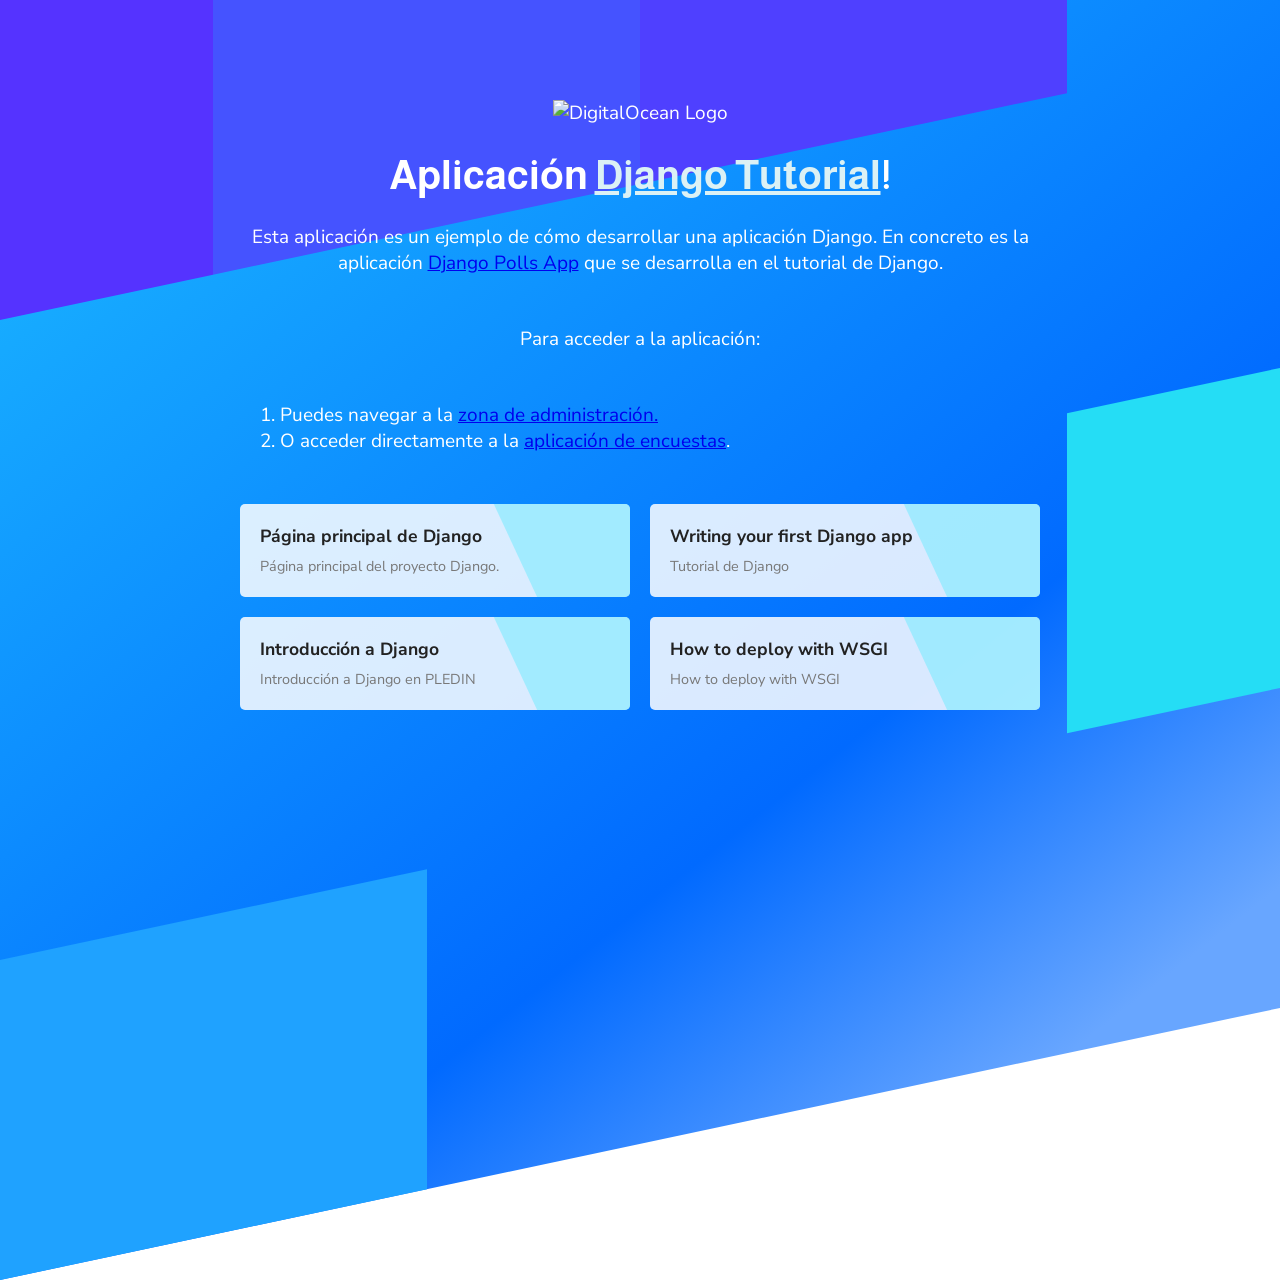
==== polls/templates/index.html @ 103bccbc "Actualizando proyecto Django con mis modificaciones" ====
<!DOCTYPE html>
<html lang="es">

<head>
  <meta charset="UTF-8" />
  <meta name="viewport" content="width=device-width, initial-scale=1.0" />
  <title>Django Tutorial</title>

  <link rel="stylesheet"
    href="https://fonts.googleapis.com/css2?family=Almarai:wght@800&amp;family=Nunito+Sans&amp;display=swap" />
</head>

<body>
  <div class="container">
    <div class="content">
      <img src="https://dit.gonzalonazareno.org/gestiona/static/img/iesgn.jpg" alt="DigitalOcean Logo" width="100" />
      <h1>Aplicación <a href="https://www.djangoproject.com/">Django Tutorial</a>!</h1>

      <p>
        Esta aplicación es un ejemplo de cómo desarrollar una aplicación Django. En concreto es la aplicación <a
          href="https://docs.djangoproject.com/en/4.1/intro/tutorial01/">Django Polls App</a> que se desarrolla en el tutorial de Django.
            </p>

      <p>
        Para acceder a la aplicación:
      <ol>
        <li>Puedes navegar a la <a href="\admin">zona de administración.</a></li>
        <li>O acceder directamente a la <a href="/polls">aplicación de encuestas</a>.
      </ol>
      </p>
    </div>

    <div class="links">
      <a href="https://www.djangoproject.com/" target="_blank" rel="noopener noreferrer"><strong>Página principal de Django</strong>
        <span>Página principal del proyecto Django.</span>
      </a>
      <a href="https://docs.djangoproject.com/en/4.1/intro/tutorial01/" target="_blank"
        rel="noopener noreferrer"><strong>Writing your first Django app</strong>
        <span>Tutorial de Django</span>
      </a>
      <a href="https://fp.josedomingo.org/iaw2122/u03/django.html" target="_blank" rel="noopener noreferrer"><strong>Introducción a Django</strong><span>Introducción a  Django en PLEDIN</span></a>
      <a href="https://docs.djangoproject.com/en/4.1/howto/deployment/wsgi/" target="_blank" rel="noopener noreferrer"><strong>How to deploy with WSGI</strong>
        <span>How to deploy with WSGI</span>
      </a>
    </div>
  </div>

  <div id="stripes">
    <span></span>
    <span></span>
    <span></span>
    <span></span>
    <span></span>
  </div>

  <style>
    * {
      box-sizing: border-box;
    }

    body {
      margin: 0;
      padding: 50px;
      min-height: 100vh;
      position: relative;
      color: #fff;
      font-family: "Nunito Sans", sans-serif;
      font-size: 19px;
    }

    h1,
    h2,
    h3,
    h4,
    h5,
    h6 {
      font-family: "Almarai", sans-serif;
    }

    :root {
      --background: linear-gradient(150deg,
          #17acff 15%,
          #016aff 70%,
          #68a6ff 94%);
      --first: #53f;
      --second: #4553ff;
      --third: #4f40ff;
      --fourth: #25ddf5;
      --fifth: #1fa2ff;
    }

    #stripes {
      position: absolute;
      top: 0;
      left: 0;
      z-index: -1;
      width: 100%;
      height: 100vw;
      display: grid;
      background: var(--background);
      grid-template-columns: repeat(6, 1fr);
      grid-template-rows: repeat(4, 1fr);
      transform: skewY(-12deg);
      transform-origin: 0;
    }

    #stripes span {
      /* border: 1px solid #c00c00; */
    }

    #stripes span:first-child {
      grid-column: span 1;
      background: var(--first);
    }

    #stripes span:nth-child(2) {
      grid-column: span 2;
      background: var(--second);
    }

    #stripes span:nth-child(3) {
      grid-column: span 2;
      background: var(--third);
    }

    #stripes span:nth-child(4) {
      grid-column: 6;
      grid-row: 3;
      background: var(--fourth);
    }

    #stripes span:nth-child(5) {
      grid-column: span 2;
      grid-row: 4;
      background: var(--fifth);
    }

    .container {
      max-width: 800px;
      margin: 0 auto;
      padding: 50px 0;
    }

    .content {
      text-align: center;
    }

    h1 {
      font-size: 2.5rem;
    }

    h1 a {
      color: #dbf1f5;
    }

    h1 a:hover {
      color: #7decff;
    }

    p {
      margin-bottom: 50px;
    }

    li {
      text-align: left
    }

    code {
      display: inline-block;
      padding: 3px 6px;
      margin-left: 3px;
      margin-right: 3px;
      border-radius: 5px;
      font-size: 0.8rem;
      background: #1a2279;
      color: #dbf1f5;
    }

    .links {
      display: grid;
      grid-template-columns: 1fr 1fr;
      gap: 20px;
    }

    .links a {
      position: relative;
      display: block;
      background: rgba(255, 255, 255, 0.85);
      border-radius: 5px;
      padding: 20px;
      font-size: 1.1rem;
      text-decoration: none;
      color: #222;
      transition: 0.3s ease all;
      overflow: hidden;
    }

    .links a:before,
    .links a:after {
      font-size: 40px;
      display: block;
      position: absolute;
    }

    .links a:before {
      content: "";
      top: -80%;
      right: -150px;
      width: 250px;
      height: 250px;
      background: rgba(125, 236, 255, 0.6);
      pointer-events: none;
      transform: rotate(-25deg);
      transition: 0.4s cubic-bezier(0.34, 0.31, 0, 1.81) transform;
    }

    .links a:after {
      content: "👉";
      top: 0;
      bottom: 0;
      display: flex;
      align-items: center;
      right: 30px;
      transform: translateX(80px);
      transition: 0.3s cubic-bezier(0.34, 0.31, 0, 1.81) transform;
    }

    .links a:hover {
      background: rgba(255, 255, 255, 0.9);
      box-shadow: 5px 5px 0 rgba(0, 0, 0, 0.5);
    }

    .links a:hover:before {
      transform: rotate(-25deg) translateX(60px);
    }

    .links a:hover:after {
      transform: none;
    }

    .links a strong,
    .links a span {
      position: relative;
      z-index: 1;
    }

    .links a strong {
      font-weight: bold;
      display: block;
      margin-bottom: 5px;
    }

    .links a span {
      color: #787878;
      font-size: 0.9rem;
    }
  </style>
</body>

</html>
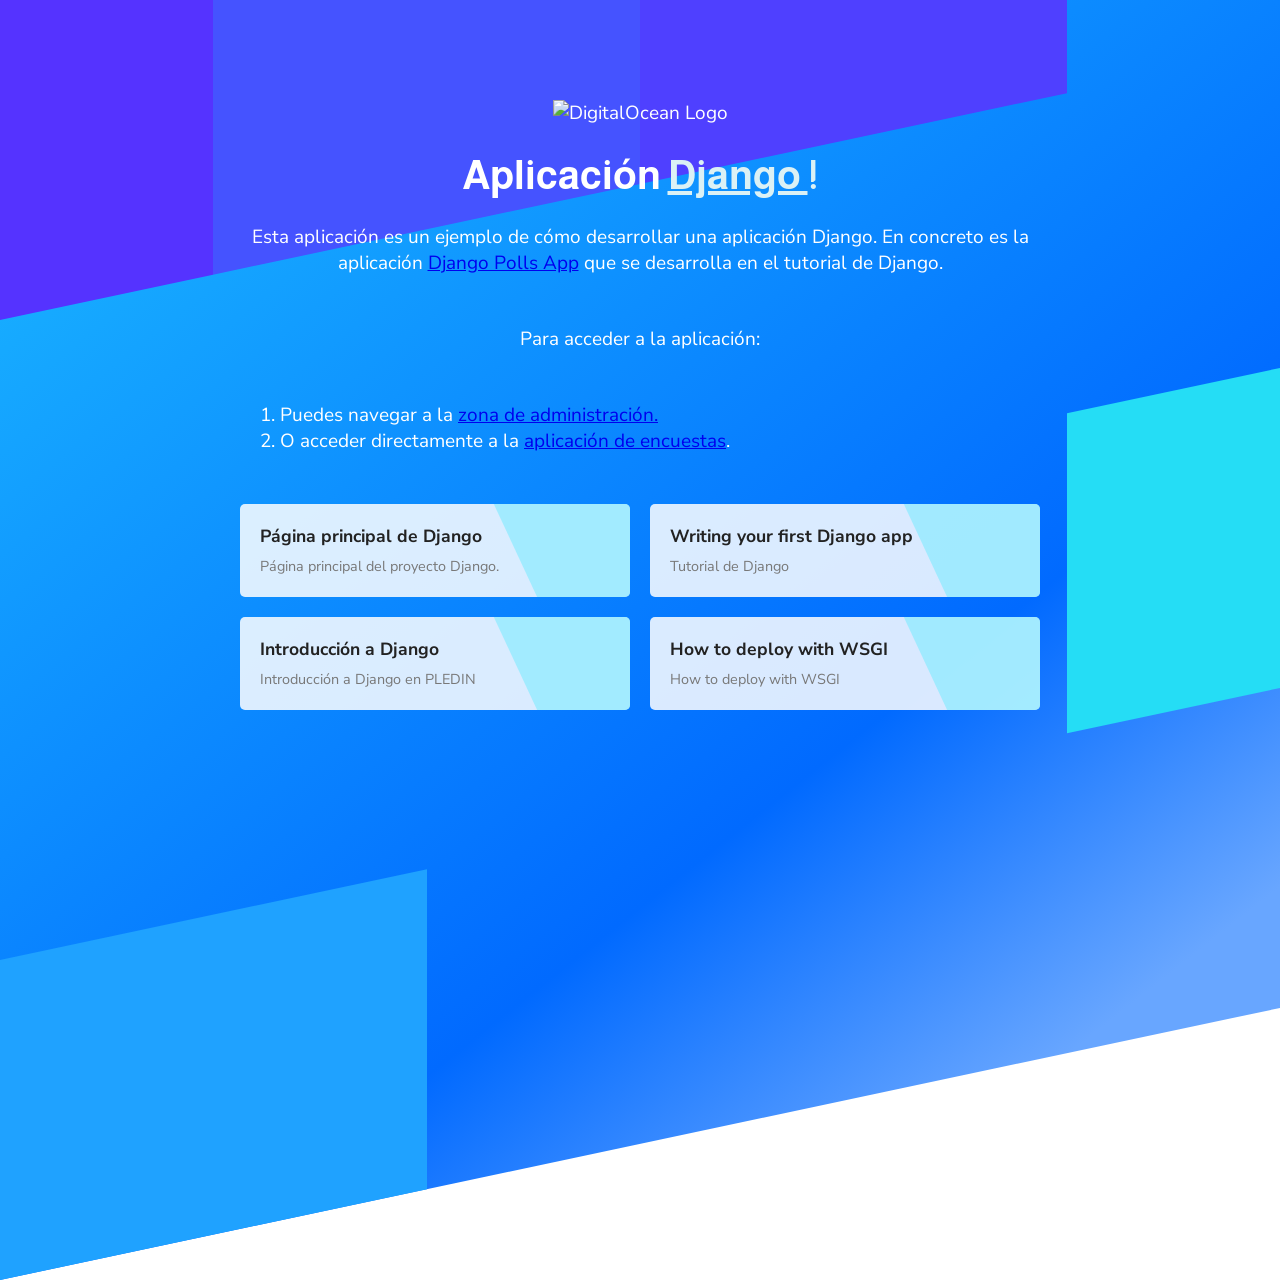
==== commit 0b53a581: "Cambios para la produccion" ====
--- a/polls/templates/index.html
+++ b/polls/templates/index.html
@@ -14,7 +14,7 @@
   <div class="container">
     <div class="content">
       <img src="https://dit.gonzalonazareno.org/gestiona/static/img/iesgn.jpg" alt="DigitalOcean Logo" width="100" />
-      <h1>Aplicación <a href="https://www.djangoproject.com/">Django Tutorial</a>!</h1>
+	<h1>Aplicación <a href="https://www.djangoproject.com/">Django <a>!</h1>
 
       <p>
         Esta aplicación es un ejemplo de cómo desarrollar una aplicación Django. En concreto es la aplicación <a
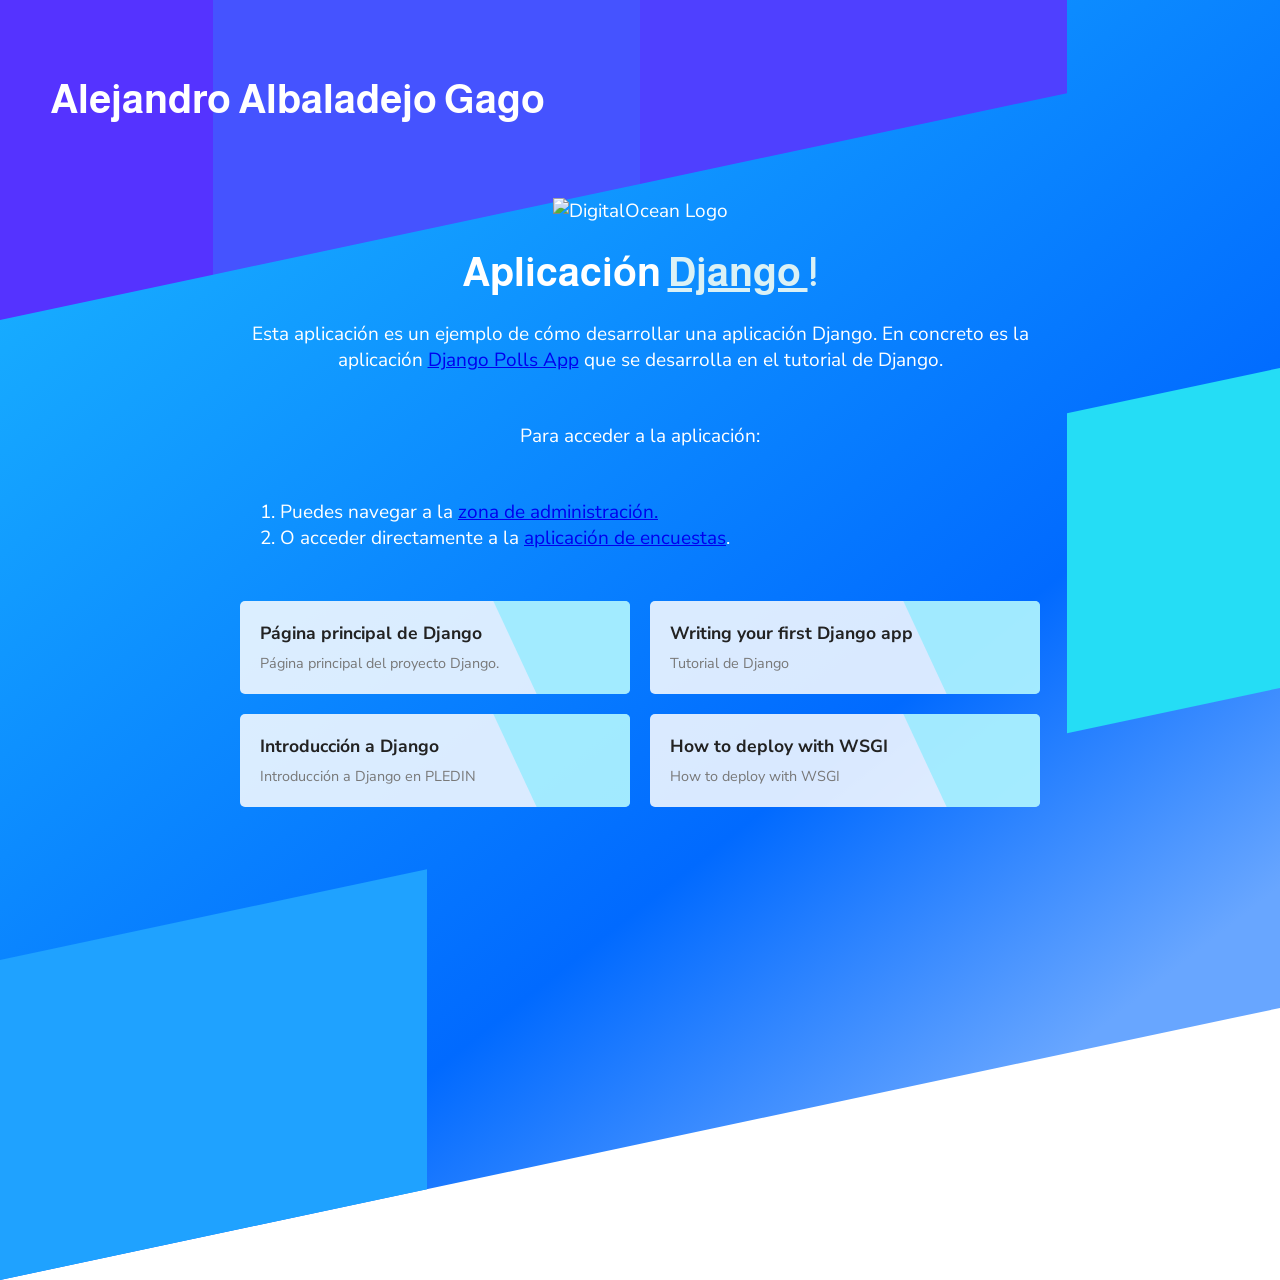
==== commit 9755b9df: "Subido el nombre en polls/template/index.html" ====
--- a/polls/templates/index.html
+++ b/polls/templates/index.html
@@ -5,7 +5,7 @@
   <meta charset="UTF-8" />
   <meta name="viewport" content="width=device-width, initial-scale=1.0" />
   <title>Django Tutorial</title>
-
+  <h1>Alejandro Albaladejo Gago</h1>
   <link rel="stylesheet"
     href="https://fonts.googleapis.com/css2?family=Almarai:wght@800&amp;family=Nunito+Sans&amp;display=swap" />
 </head>
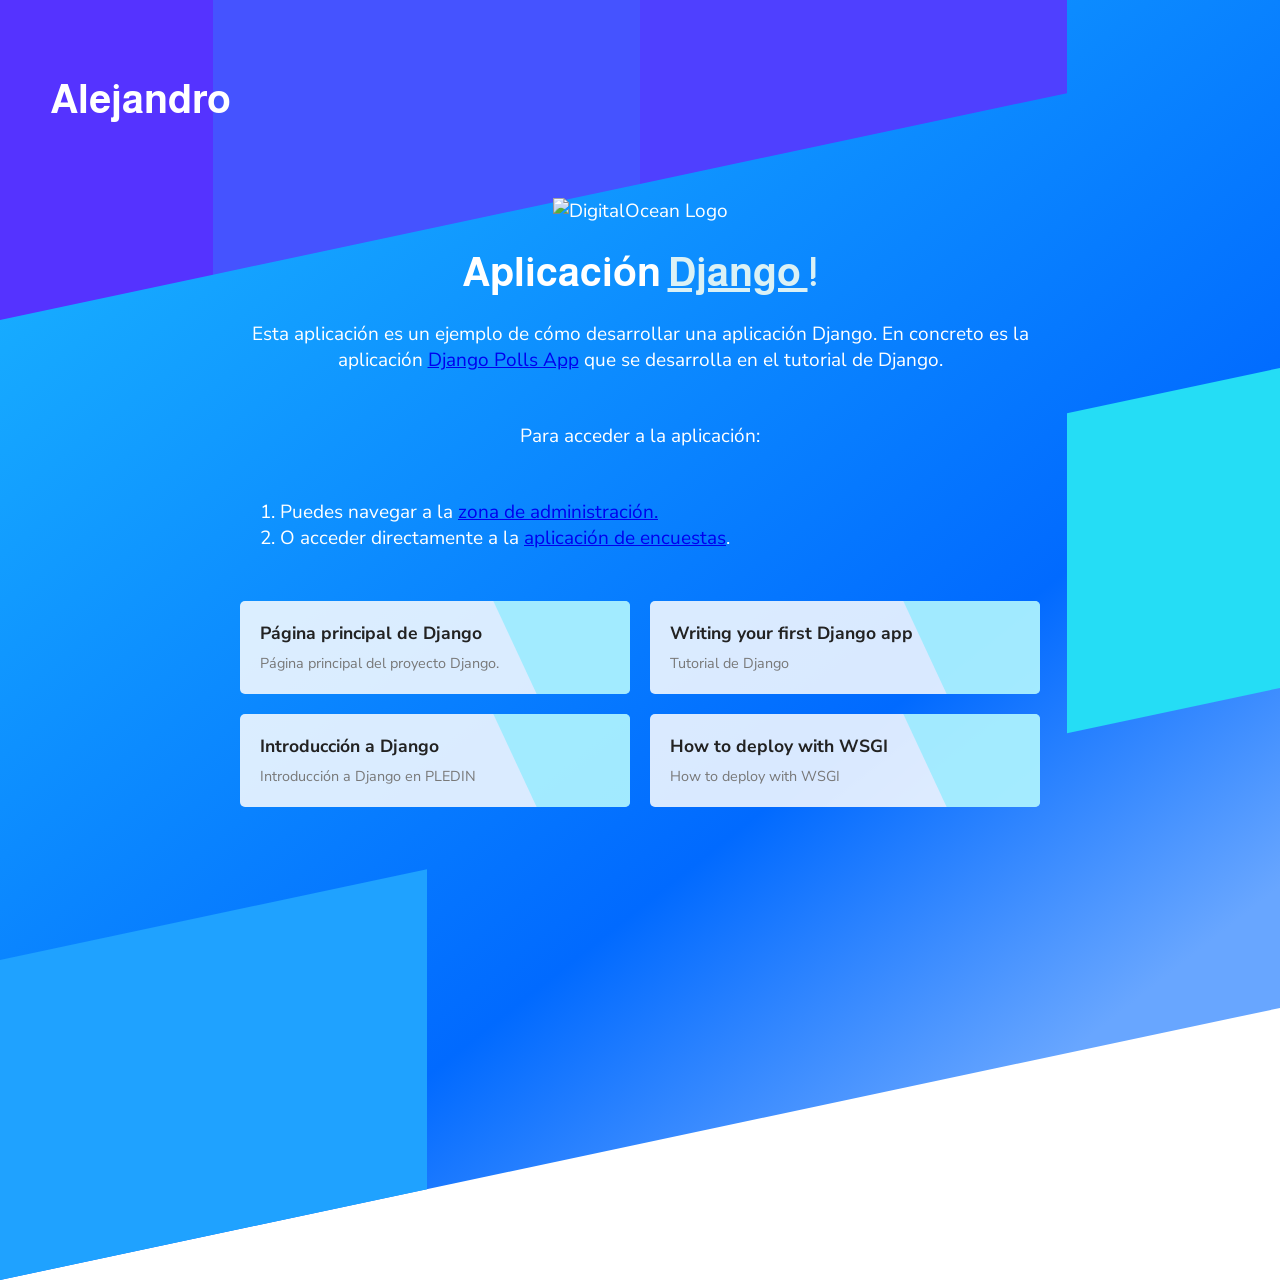
==== commit 95aacd09: "Cambios" ====
--- a/polls/templates/index.html
+++ b/polls/templates/index.html
@@ -5,7 +5,7 @@
   <meta charset="UTF-8" />
   <meta name="viewport" content="width=device-width, initial-scale=1.0" />
   <title>Django Tutorial</title>
-  <h1>Alejandro Albaladejo Gago</h1>
+  <h1>Alejandro</h1>
   <link rel="stylesheet"
     href="https://fonts.googleapis.com/css2?family=Almarai:wght@800&amp;family=Nunito+Sans&amp;display=swap" />
 </head>
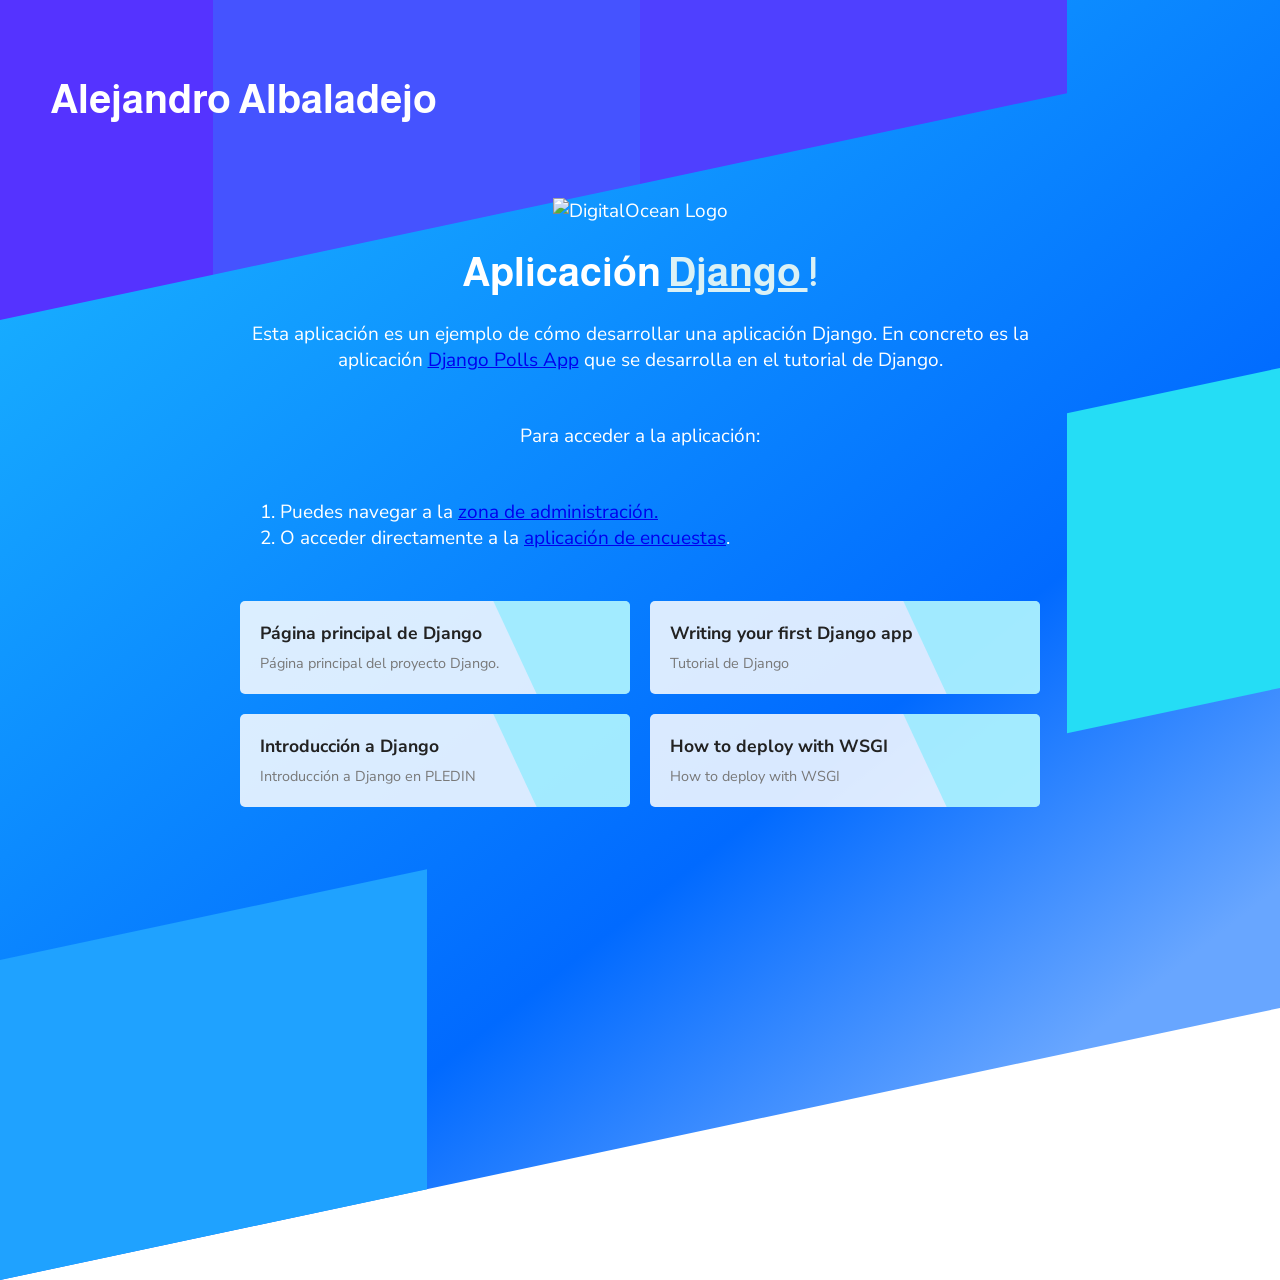
==== commit 22109694: "Cambios" ====
--- a/polls/templates/index.html
+++ b/polls/templates/index.html
@@ -5,7 +5,7 @@
   <meta charset="UTF-8" />
   <meta name="viewport" content="width=device-width, initial-scale=1.0" />
   <title>Django Tutorial</title>
-  <h1>Alejandro</h1>
+  <h1>Alejandro Albaladejo</h1>
   <link rel="stylesheet"
     href="https://fonts.googleapis.com/css2?family=Almarai:wght@800&amp;family=Nunito+Sans&amp;display=swap" />
 </head>
